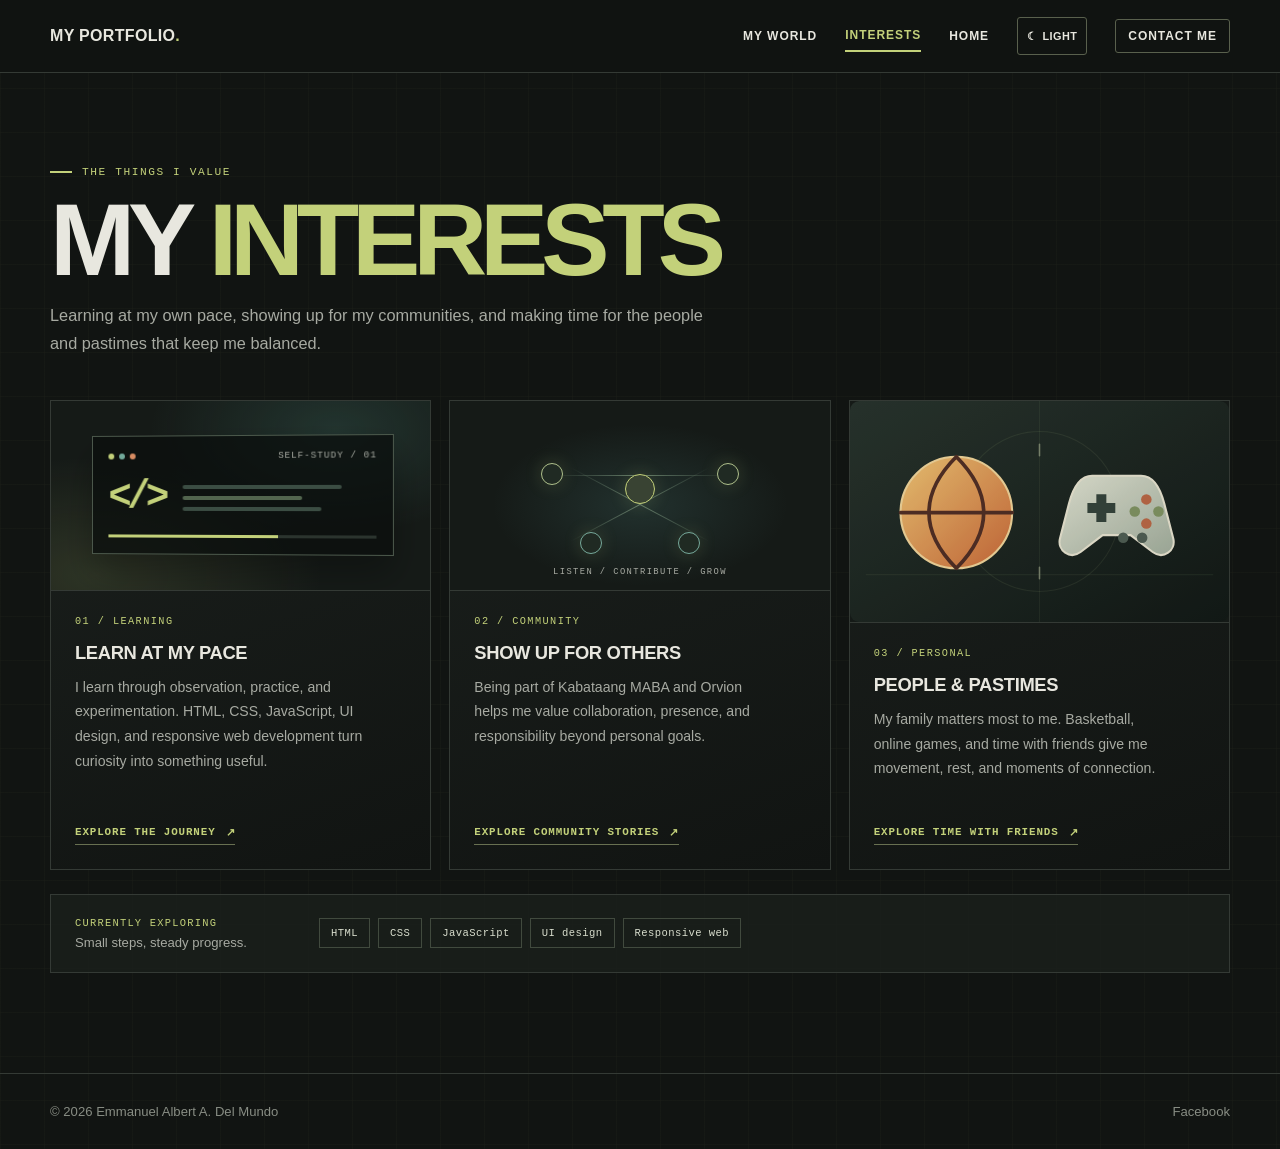
==== capabilities/index.html @ 547d339b "Update portfolio 2026-11-19 10:39:36" ====
<!DOCTYPE html>
<html lang="en">
<head>
  <meta charset="UTF-8">
  <meta name="viewport" content="width=device-width, initial-scale=1.0">
  <meta name="description" content="Personal interests and values of Emmanuel Albert A. Del Mundo">
  <meta name="theme-color" content="#111412">
  <meta property="og:title" content="Interests | Emmanuel Albert A. Del Mundo">
  <meta property="og:description" content="Explore Emmanuel's approach to learning, community, people, and personal interests.">
  <meta property="og:type" content="website">
  <meta property="og:image" content="https://nin-010808.github.io/portfolio/images/emmanuel.png">
  <title>Interests | Emmanuel Albert A. Del Mundo</title>
  <script>
    const savedTheme = localStorage.getItem("portfolio-theme");
    document.documentElement.dataset.theme = savedTheme === "light" ? "light" : "dark";
  </script>
  <style>
    :root {
      --ink: #e8e7df;
      --muted: #a7aaa2;
      --paper: #111412;
      --panel: #1b201d;
      --accent: #c3d17a;
      --line: #343a35;
    }

    * { box-sizing: border-box; }
    body {
      margin: 0;
      color: var(--ink);
      background:
        linear-gradient(rgba(195, 209, 122, 0.025) 1px, transparent 1px),
        linear-gradient(90deg, rgba(195, 209, 122, 0.025) 1px, transparent 1px),
        var(--paper);
      background-size: 44px 44px;
      font-family: "Segoe UI", Arial, sans-serif;
    }
    a { color: inherit; text-decoration: none; }
    .container { width: min(1180px, calc(100% - 48px)); margin: 0 auto; }
    header {
      position: sticky;
      top: 0;
      z-index: 2;
      border-bottom: 1px solid var(--line);
      background: rgba(17, 20, 18, 0.92);
      backdrop-filter: blur(12px);
    }
    nav { min-height: 72px; display: flex; align-items: center; justify-content: space-between; gap: 20px; }
    .logo { font-size: 1rem; font-weight: 800; letter-spacing: 0.02em; text-transform: uppercase; }
    .logo span { color: var(--accent); }
    .nav-links { display: flex; align-items: center; gap: clamp(10px, 3vw, 28px); font-size: 0.75rem; font-weight: 700; letter-spacing: 0.08em; text-transform: uppercase; }
    .nav-links a:hover, .nav-links [aria-current="page"] { color: var(--accent); }
    .nav-links [aria-current="page"] { border-bottom: 2px solid var(--accent); padding: 8px 0; }
    .nav-contact { padding: 9px 12px; border: 1px solid #59604d; border-radius: 3px; color: var(--ink); background: transparent; font: inherit; letter-spacing: inherit; text-transform: inherit; cursor: pointer; }
    .nav-contact:hover { border-color: var(--accent); color: var(--accent); }
    .nav-theme {
      display: flex;
      width: auto;
      height: 38px;
      flex: 0 0 auto;
      align-items: center;
      justify-content: center;
      gap: 5px;
      padding: 0 9px;
      border: 1px solid #59604d;
      border-radius: 3px;
      color: var(--ink);
      background: transparent;
      font: inherit;
      font-size: 0.68rem;
      font-weight: 700;
      letter-spacing: 0.04em;
      text-transform: uppercase;
      cursor: pointer;
    }
    .nav-theme:hover, .nav-theme:focus-visible { border-color: var(--accent); color: var(--accent); }
    .page { padding-top: 82px; padding-bottom: 100px; }
    .eyebrow, .capability-label {
      color: var(--accent);
      font: 0.7rem Consolas, "Courier New", monospace;
      letter-spacing: 0.14em;
      text-transform: uppercase;
    }
    .eyebrow { display: flex; align-items: center; gap: 10px; }
    .eyebrow::before { content: ""; width: 22px; height: 2px; background: var(--accent); }
    h1 { margin: 16px 0; font-size: clamp(3rem, 8vw, 6.5rem); line-height: 0.9; letter-spacing: -0.07em; text-transform: uppercase; }
    h1 span { color: var(--accent); }
    .intro { max-width: 680px; margin: 0 0 42px; color: var(--muted); line-height: 1.7; font-size: 1.02rem; }
    .capability-grid { display: grid; grid-template-columns: repeat(3, minmax(0, 1fr)); gap: 18px; }
    .capability {
      position: relative;
      display: flex;
      min-width: 0;
      min-height: 470px;
      flex-direction: column;
      overflow: hidden;
      border: 1px solid var(--line);
      background: linear-gradient(160deg, rgba(27, 32, 29, 0.98), rgba(17, 20, 18, 0.98));
      transition: transform 220ms ease, border-color 220ms ease, box-shadow 220ms ease;
    }
    .capability:hover {
      transform: translateY(-5px);
      border-color: rgba(195, 209, 122, 0.55);
      box-shadow: 0 20px 46px rgba(0, 0, 0, 0.28);
    }
    .capability-visual {
      position: relative;
      display: grid;
      min-height: 190px;
      place-items: center;
      overflow: hidden;
      border-bottom: 1px solid var(--line);
    }
    .learning-visual {
      background:
        radial-gradient(ellipse at 75% 15%, rgba(86, 155, 141, 0.2), transparent 46%),
        radial-gradient(ellipse at 12% 92%, rgba(195, 209, 122, 0.14), transparent 48%),
        #151a17;
    }
    .learning-window {
      width: min(80%, 330px);
      padding: 14px 16px 16px;
      border: 1px solid #4b584b;
      background: rgba(10, 14, 12, 0.76);
      box-shadow: 0 18px 34px rgba(0, 0, 0, 0.28);
      transform: perspective(800px) rotateY(-5deg);
    }
    .learning-window-top,
    .learning-window-content,
    .learning-lines {
      display: flex;
    }
    .learning-window-top {
      align-items: center;
      justify-content: space-between;
      color: #a7aaa2;
      font: 0.58rem Consolas, "Courier New", monospace;
      letter-spacing: 0.1em;
    }
    .code-dots { display: flex; gap: 5px; }
    .code-dots i { width: 6px; height: 6px; border-radius: 50%; background: #c3d17a; }
    .code-dots i:nth-child(2) { background: #72a99a; }
    .code-dots i:nth-child(3) { background: #d78c62; }
    .learning-window-content { align-items: center; gap: 18px; margin-top: 14px; }
    .learning-window-content strong {
      color: var(--accent);
      font: 700 2.5rem Consolas, "Courier New", monospace;
      letter-spacing: -0.12em;
    }
    .learning-lines { flex: 1; flex-direction: column; gap: 7px; }
    .learning-lines i { display: block; width: 82%; height: 4px; border-radius: 4px; background: #3b4d43; }
    .learning-lines i:nth-child(2) { width: 62%; background: #52654e; }
    .learning-lines i:nth-child(3) { width: 72%; }
    .learning-progress { height: 3px; margin-top: 15px; background: #2b342e; }
    .learning-progress i { display: block; width: 64%; height: 100%; background: var(--accent); }
    .community-visual {
      background:
        radial-gradient(ellipse at 50% 55%, rgba(93, 154, 151, 0.18), transparent 55%),
        #151a17;
    }
    .community-network { position: relative; width: min(76%, 260px); height: 126px; }
    .network-line {
      position: absolute;
      z-index: 0;
      height: 1px;
      background: linear-gradient(90deg, transparent, #647b68, transparent);
      transform-origin: center;
    }
    .network-line-one { top: 43px; left: 16%; width: 68%; transform: rotate(0deg); }
    .network-line-two { top: 72px; left: 20%; width: 60%; transform: rotate(28deg); }
    .network-line-three { top: 72px; left: 20%; width: 60%; transform: rotate(-28deg); }
    .network-node {
      position: absolute;
      z-index: 1;
      width: 22px;
      height: 22px;
      border: 1px solid #aebf8b;
      border-radius: 50%;
      background: #202a23;
      box-shadow: 0 0 18px rgba(195, 209, 122, 0.18);
    }
    .network-node-center {
      top: 42px;
      left: calc(50% - 15px);
      width: 30px;
      height: 30px;
      border-color: #c3d17a;
      background: #394333;
    }
    .network-node-left { top: 31px; left: 12%; }
    .network-node-right { top: 31px; right: 12%; }
    .network-node-bottom-left { bottom: 4px; left: 27%; border-color: #76a99b; }
    .network-node-bottom-right { right: 27%; bottom: 4px; border-color: #76a99b; }
    .network-caption {
      position: absolute;
      right: 0;
      bottom: -19px;
      left: 0;
      color: #a7aaa2;
      font: 0.55rem Consolas, "Courier New", monospace;
      letter-spacing: 0.16em;
      text-align: center;
    }
    .personal-visual { background: #151a17; }
    .personal-visual img { display: block; width: 100%; height: 100%; object-fit: cover; opacity: 0.88; }
    .capability-copy { display: flex; flex: 1; flex-direction: column; align-items: flex-start; padding: 24px; }
    .capability-label { font-size: 0.64rem; }
    .capability h2 { margin: 15px 0 11px; font-size: 1.15rem; letter-spacing: -0.02em; text-transform: uppercase; }
    .capability p { max-width: 300px; margin: 0; color: var(--muted); font-size: 0.88rem; line-height: 1.75; }
    .capability .project-open { margin-top: auto; padding-top: 24px; }
    .currently-exploring {
      display: grid;
      grid-template-columns: 220px 1fr;
      align-items: center;
      gap: 24px;
      margin-top: 24px;
      padding: 22px 24px;
      border: 1px solid var(--line);
      background: rgba(27, 32, 29, 0.72);
    }
    .exploring-label {
      display: block;
      margin-bottom: 6px;
      color: var(--accent);
      font: 0.65rem Consolas, "Courier New", monospace;
      letter-spacing: 0.12em;
      text-transform: uppercase;
    }
    .exploring-copy p { margin: 0; color: var(--muted); font-size: 0.82rem; }
    .interest-tags { display: flex; flex-wrap: wrap; gap: 8px; }
    .interest-tags span {
      padding: 8px 11px;
      border: 1px solid #414a3e;
      color: #d8ddcd;
      font: 0.66rem Consolas, "Courier New", monospace;
      letter-spacing: 0.04em;
    }
    @media (max-width: 960px) {
      .capability-grid { grid-template-columns: repeat(2, minmax(0, 1fr)); }
      .capability:last-child {
        display: grid;
        grid-column: 1 / -1;
        grid-template-columns: 1fr 1fr;
        min-height: 290px;
      }
      .capability:last-child .capability-visual { min-height: 100%; border-right: 1px solid var(--line); border-bottom: 0; }
      .capability:last-child .capability-copy { justify-content: center; }
      .currently-exploring { grid-template-columns: 1fr; gap: 14px; }
    }
    .contact-dialog { width: min(560px, calc(100% - 32px)); padding: 0; border: 1px solid #59604d; border-radius: 4px; color: var(--ink); background: #171b18; }
    .contact-dialog::backdrop { background: rgba(5, 7, 6, 0.82); backdrop-filter: blur(5px); }
    .contact-dialog-content { padding: clamp(24px, 6vw, 40px); }
    .contact-dialog-topline { display: flex; justify-content: space-between; align-items: center; padding-bottom: 18px; border-bottom: 1px solid var(--line); color: var(--accent); font: 0.68rem Consolas, monospace; letter-spacing: 0.12em; }
    .contact-dialog-close { width: 38px; height: 38px; border: 1px solid #59604d; border-radius: 3px; color: var(--ink); background: transparent; font-size: 1.2rem; cursor: pointer; }
    .contact-dialog h2 { margin: 28px 0 18px; }
    .contact-details { display: grid; gap: 12px; }
    .contact-details a { display: grid; gap: 6px; padding: 15px 16px; border: 1px solid #414840; color: var(--ink); }
    .contact-details a:hover { border-color: var(--accent); }
    .contact-details span { color: var(--accent); font: 0.68rem Consolas, monospace; letter-spacing: 0.12em; text-transform: uppercase; }
    .project-open {
      display: inline-flex;
      align-items: center;
      gap: 10px;
      margin-top: 14px;
      padding-bottom: 5px;
      border-bottom: 1px solid #687051;
      color: var(--accent);
      font: 700 0.68rem Consolas, "Courier New", monospace;
      letter-spacing: 0.08em;
      text-transform: uppercase;
    }
    footer { padding: 30px 0; border-top: 1px solid var(--line); color: #888d84; font-size: 0.82rem; }
    .footer-row { display: flex; justify-content: space-between; gap: 18px; flex-wrap: wrap; }
    .footer-row a:hover { color: var(--accent); }
    @media (prefers-reduced-motion: reduce) {
      .capability { transition: none; }
      .capability:hover { transform: none; }
    }
    @media (max-width: 700px) {
      .container { width: min(100% - 28px, 1180px); }
      .page { padding-top: 58px; }
      .capability-grid { grid-template-columns: 1fr; }
      .capability,
      .capability:last-child { display: flex; grid-column: auto; min-height: 0; }
      .capability-visual,
      .capability:last-child .capability-visual { min-height: 180px; border-right: 0; border-bottom: 1px solid var(--line); }
      .capability-copy { min-height: 240px; padding: 22px; }
      .currently-exploring { padding: 18px; }
      nav { gap: 10px; }
      .nav-links { gap: 6px; font-size: 0.58rem; }
      .nav-contact { padding: 6px; }
      .nav-theme { height: 32px; gap: 3px; padding: 0 5px; font-size: 0.52rem; }
      .logo { font-size: 0.76rem; }
    }
    :root[data-theme="light"] {
      color-scheme: light;
      --ink: #172033;
      --muted: #667085;
      --paper: #f7f5ef;
      --panel: #ffffff;
      --accent: #3858d6;
      --line: #dfe3ea;
    }
    :root[data-theme="light"] body {
      color: var(--ink);
      background:
        radial-gradient(ellipse at 18% 18%, rgba(56, 88, 214, 0.08), transparent 38%),
        radial-gradient(ellipse at 82% 72%, rgba(85, 199, 211, 0.1), transparent 36%),
        linear-gradient(rgba(56, 88, 214, 0.025) 1px, transparent 1px),
        linear-gradient(90deg, rgba(56, 88, 214, 0.025) 1px, transparent 1px),
        var(--paper);
      background-size: 150% 150%, 150% 150%, 44px 44px, 44px 44px, auto;
    }
    :root[data-theme="light"] header { border-color: var(--line); background: rgba(247, 245, 239, 0.92); }
    :root[data-theme="light"] .nav-contact,
    :root[data-theme="light"] .nav-theme { border-color: #aab2c0; }
    :root[data-theme="light"] .nav-contact:hover,
    :root[data-theme="light"] .nav-theme:hover { border-color: var(--accent); color: var(--accent); }
    :root[data-theme="light"] .intro,
    :root[data-theme="light"] .capability p,
    :root[data-theme="light"] .exploring-copy p,
    :root[data-theme="light"] footer { color: var(--muted); }
    :root[data-theme="light"] .capability {
      border-color: var(--line);
      background: linear-gradient(160deg, #ffffff, #f4f6fb);
    }
    :root[data-theme="light"] .capability:hover {
      border-color: rgba(56, 88, 214, 0.42);
      box-shadow: 0 18px 42px rgba(23, 32, 51, 0.1);
    }
    :root[data-theme="light"] .capability-visual { border-color: var(--line); }
    :root[data-theme="light"] .project-open { border-bottom-color: #aab2c0; color: var(--accent); }
    :root[data-theme="light"] .currently-exploring {
      border-color: var(--line);
      background: rgba(255, 255, 255, 0.82);
    }
    :root[data-theme="light"] .interest-tags span { border-color: var(--line); color: var(--muted); }
    :root[data-theme="light"] .contact-dialog {
      border-color: #c5ccd8;
      color: var(--ink);
      background: #ffffff;
      box-shadow: 0 24px 70px rgba(23, 32, 51, 0.18);
    }
    :root[data-theme="light"] .contact-dialog::backdrop { background: rgba(23, 32, 51, 0.35); }
    :root[data-theme="light"] .contact-dialog-topline { border-color: var(--line); }
    :root[data-theme="light"] .contact-dialog-close { border-color: #aab2c0; color: var(--ink); }
    :root[data-theme="light"] .contact-details a { border-color: var(--line); color: var(--ink); }
  </style>
</head>
<body>
  <header>
    <nav class="container" aria-label="Main navigation">
      <a class="logo" href="../index.html#home">My Portfolio<span>.</span></a>
      <div class="nav-links">
        <a href="../work/index.html">My world</a>
        <a href="index.html" aria-current="page">Interests</a>
        <a href="../index.html#home">Home</a>
        <button class="nav-theme" id="theme-toggle" type="button" aria-label="Switch to light mode" aria-pressed="false" title="Switch to light mode"><span id="theme-icon" aria-hidden="true">☾</span><span id="theme-label" aria-hidden="true">Light</span></button>
        <button class="nav-contact" type="button" data-open-contact aria-haspopup="dialog">Contact me</button>
      </div>
    </nav>
  </header>

  <main class="container page">
    <p class="eyebrow">The things I value</p>
    <h1>My <span>interests</span></h1>
    <p class="intro">Learning at my own pace, showing up for my communities, and making time for the people and pastimes that keep me balanced.</p>

    <div class="capability-grid">
      <article class="capability capability-learning">
        <div class="capability-visual learning-visual" aria-hidden="true">
          <div class="learning-window">
            <div class="learning-window-top">
              <span class="code-dots"><i></i><i></i><i></i></span>
              <span>SELF-STUDY / 01</span>
            </div>
            <div class="learning-window-content">
              <strong>&lt;/&gt;</strong>
              <span class="learning-lines"><i></i><i></i><i></i></span>
            </div>
            <div class="learning-progress"><i></i></div>
          </div>
        </div>
        <div class="capability-copy">
          <span class="capability-label">01 / LEARNING</span>
          <h2>Learn at my pace</h2>
          <p>I learn through observation, practice, and experimentation. HTML, CSS, JavaScript, UI design, and responsive web development turn curiosity into something useful.</p>
          <a class="project-open" href="../index.html#journey">Explore the journey <span aria-hidden="true">↗</span></a>
        </div>
      </article>
      <article class="capability capability-community">
        <div class="capability-visual community-visual" aria-hidden="true">
          <div class="community-network">
            <span class="network-line network-line-one"></span>
            <span class="network-line network-line-two"></span>
            <span class="network-line network-line-three"></span>
            <i class="network-node network-node-center"></i>
            <i class="network-node network-node-left"></i>
            <i class="network-node network-node-right"></i>
            <i class="network-node network-node-bottom-left"></i>
            <i class="network-node network-node-bottom-right"></i>
            <span class="network-caption">LISTEN / CONTRIBUTE / GROW</span>
          </div>
        </div>
        <div class="capability-copy">
          <span class="capability-label">02 / COMMUNITY</span>
          <h2>Show up for others</h2>
          <p>Being part of Kabataang MABA and Orvion helps me value collaboration, presence, and responsibility beyond personal goals.</p>
          <a class="project-open" href="../work/index.html#maba">Explore community stories <span aria-hidden="true">↗</span></a>
        </div>
      </article>
      <article class="capability capability-personal">
        <div class="capability-visual personal-visual" aria-hidden="true">
          <img src="../images/free-time.svg" alt="" loading="lazy" decoding="async">
        </div>
        <div class="capability-copy">
          <span class="capability-label">03 / PERSONAL</span>
          <h2>People &amp; pastimes</h2>
          <p>My family matters most to me. Basketball, online games, and time with friends give me movement, rest, and moments of connection.</p>
          <a class="project-open" href="../work/index.html#friends">Explore time with friends <span aria-hidden="true">↗</span></a>
        </div>
      </article>
    </div>

    <aside class="currently-exploring">
      <div class="exploring-copy">
        <span class="exploring-label">Currently exploring</span>
        <p>Small steps, steady progress.</p>
      </div>
      <div class="interest-tags" aria-label="Topics I'm exploring">
        <span>HTML</span>
        <span>CSS</span>
        <span>JavaScript</span>
        <span>UI design</span>
        <span>Responsive web</span>
      </div>
    </aside>
  </main>

  <footer>
    <div class="container footer-row">
      <span>&copy; <span id="year"></span> Emmanuel Albert A. Del Mundo</span>
      <span><a href="https://www.facebook.com/emmanuelalbert.delmundo.5">Facebook</a></span>
    </div>
  </footer>

  <dialog class="contact-dialog" id="contact-dialog" aria-labelledby="contact-dialog-title">
    <div class="contact-dialog-content">
      <div class="contact-dialog-topline">
        <span>GET IN TOUCH</span>
        <button class="contact-dialog-close" type="button" id="contact-close" aria-label="Close contact details">×</button>
      </div>
      <h2 id="contact-dialog-title">Contact me</h2>
      <div class="contact-details">
        <a href="mailto:emmanueldelmundoedm08@gmail.com"><span>Email</span>emmanueldelmundoedm08@gmail.com</a>
        <a href="tel:+639614195134"><span>Phone</span>09614195134</a>
      </div>
    </div>
  </dialog>

  <script>
    document.getElementById("year").textContent = new Date().getFullYear();

    const contactDialog = document.getElementById("contact-dialog");
    document.querySelectorAll("[data-open-contact]").forEach((button) => {
      button.addEventListener("click", () => contactDialog.showModal());
    });
    document.getElementById("contact-close").addEventListener("click", () => contactDialog.close());
    contactDialog.addEventListener("click", (event) => {
      if (event.target === contactDialog) contactDialog.close();
    });

    const themeToggle = document.getElementById("theme-toggle");
    const themeIcon = document.getElementById("theme-icon");
    const themeLabel = document.getElementById("theme-label");
    const themeColor = document.querySelector('meta[name="theme-color"]');
    const updateTheme = (theme) => {
      const isLight = theme === "light";
      document.documentElement.dataset.theme = isLight ? "light" : "dark";
      themeToggle.setAttribute("aria-pressed", String(isLight));
      themeToggle.setAttribute("aria-label", isLight ? "Switch to dark mode" : "Switch to light mode");
      themeToggle.title = isLight ? "Switch to dark mode" : "Switch to light mode";
      themeIcon.textContent = isLight ? "☀" : "☾";
      themeLabel.textContent = isLight ? "Dark" : "Light";
      themeColor.setAttribute("content", isLight ? "#f7f5ef" : "#111412");
    };
    updateTheme(document.documentElement.dataset.theme);
    themeToggle.addEventListener("click", () => {
      const nextTheme = document.documentElement.dataset.theme === "light" ? "dark" : "light";
      localStorage.setItem("portfolio-theme", nextTheme);
      updateTheme(nextTheme);
    });
    window.addEventListener("storage", (event) => {
      if (event.key === "portfolio-theme" || event.key === null) {
        updateTheme(localStorage.getItem("portfolio-theme"));
      }
    });
  </script>
</body>
</html>
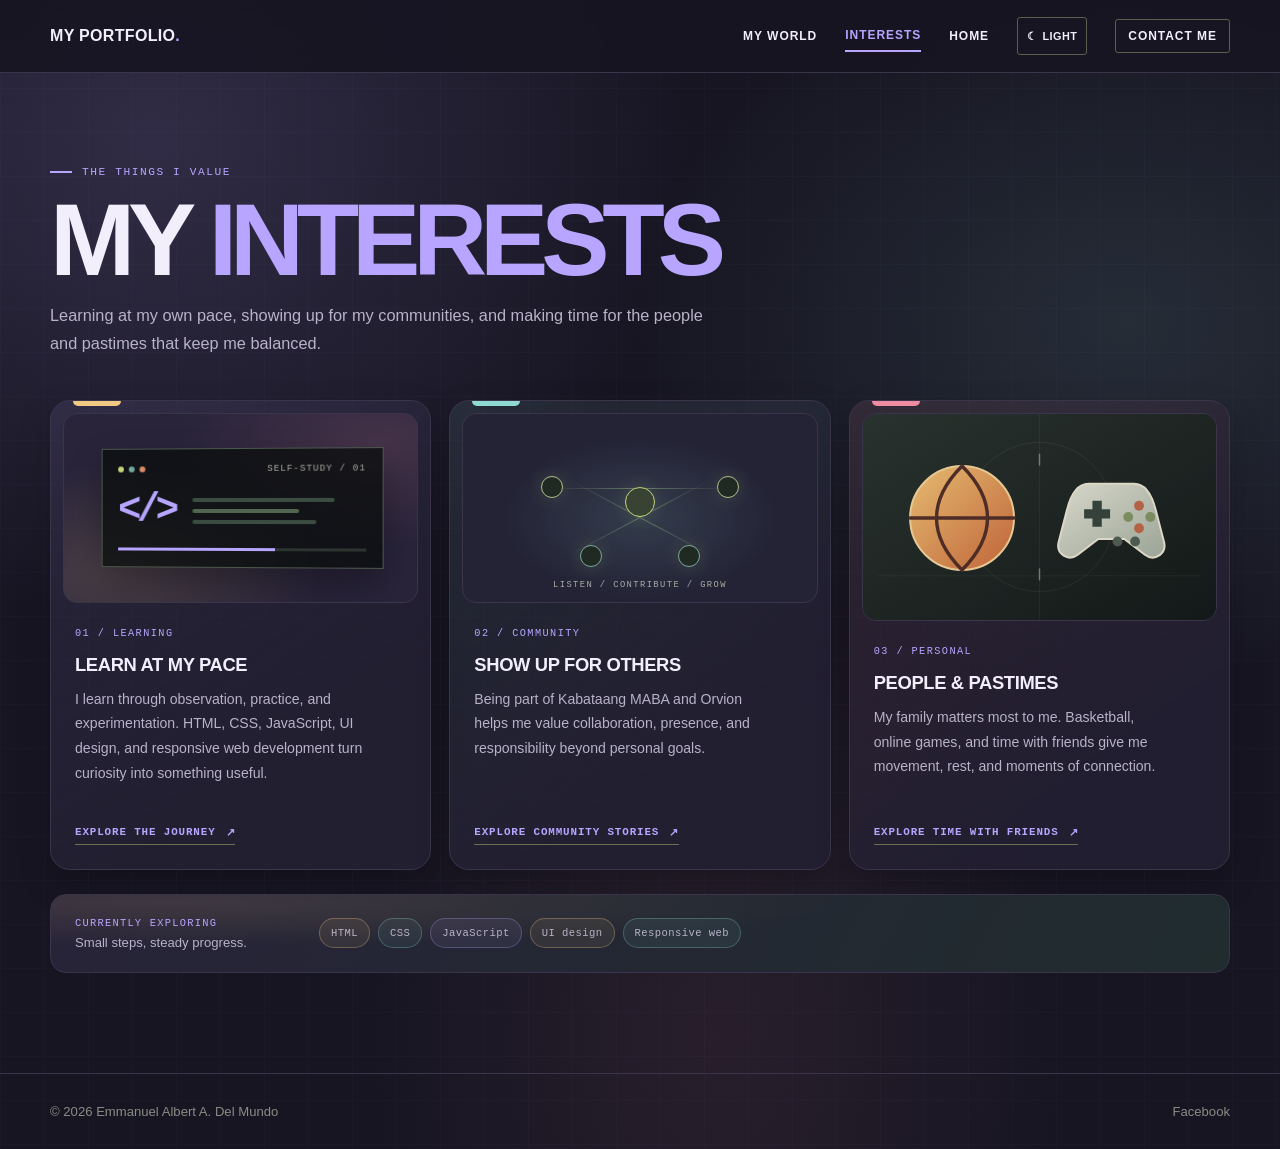
==== commit 95e06600: "Update portfolio 2026-11-19 14:27:27" ====
--- a/capabilities/index.html
+++ b/capabilities/index.html
@@ -4,7 +4,7 @@
   <meta charset="UTF-8">
   <meta name="viewport" content="width=device-width, initial-scale=1.0">
   <meta name="description" content="Personal interests and values of Emmanuel Albert A. Del Mundo">
-  <meta name="theme-color" content="#111412">
+  <meta name="theme-color" content="#171522">
   <meta property="og:title" content="Interests | Emmanuel Albert A. Del Mundo">
   <meta property="og:description" content="Explore Emmanuel's approach to learning, community, people, and personal interests.">
   <meta property="og:type" content="website">
@@ -16,12 +16,12 @@
   </script>
   <style>
     :root {
-      --ink: #e8e7df;
-      --muted: #a7aaa2;
-      --paper: #111412;
-      --panel: #1b201d;
-      --accent: #c3d17a;
-      --line: #343a35;
+      --ink: #f2eefb;
+      --muted: #b9b2c8;
+      --paper: #171522;
+      --panel: #221f31;
+      --accent: #b7a5ff;
+      --line: #3a354b;
     }
 
     * { box-sizing: border-box; }
@@ -29,10 +29,13 @@
       margin: 0;
       color: var(--ink);
       background:
-        linear-gradient(rgba(195, 209, 122, 0.025) 1px, transparent 1px),
-        linear-gradient(90deg, rgba(195, 209, 122, 0.025) 1px, transparent 1px),
+        radial-gradient(ellipse at 12% 12%, rgba(183, 165, 255, 0.16), transparent 34%),
+        radial-gradient(ellipse at 88% 28%, rgba(142, 219, 210, 0.12), transparent 31%),
+        radial-gradient(ellipse at 56% 90%, rgba(239, 140, 162, 0.08), transparent 35%),
+        linear-gradient(rgba(183, 165, 255, 0.025) 1px, transparent 1px),
+        linear-gradient(90deg, rgba(183, 165, 255, 0.025) 1px, transparent 1px),
         var(--paper);
-      background-size: 44px 44px;
+      background-size: auto, auto, auto, 44px 44px, 44px 44px, auto;
       font-family: "Segoe UI", Arial, sans-serif;
     }
     a { color: inherit; text-decoration: none; }
@@ -42,7 +45,7 @@
       top: 0;
       z-index: 2;
       border-bottom: 1px solid var(--line);
-      background: rgba(17, 20, 18, 0.92);
+      background: rgba(23, 21, 34, 0.92);
       backdrop-filter: blur(12px);
     }
     nav { min-height: 72px; display: flex; align-items: center; justify-content: space-between; gap: 20px; }
@@ -345,6 +348,177 @@
     :root[data-theme="light"] .contact-dialog-topline { border-color: var(--line); }
     :root[data-theme="light"] .contact-dialog-close { border-color: #aab2c0; color: var(--ink); }
     :root[data-theme="light"] .contact-details a { border-color: var(--line); color: var(--ink); }
+    .scroll-reveal {
+      opacity: 0;
+      transform: translateY(18px);
+      transition: opacity 600ms ease, transform 600ms cubic-bezier(0.2, 0.65, 0.3, 1);
+    }
+    .scroll-reveal.is-revealed { opacity: 1; transform: translateY(0); }
+    @media (prefers-reduced-motion: reduce) {
+      .scroll-reveal { opacity: 1; transform: none; transition: none; }
+    }
+    :root[data-theme="light"] {
+      --ink: #202840;
+      --muted: #5f6b7e;
+      --paper: #fff8ed;
+      --panel: #fffefa;
+      --accent: #5b5bcf;
+      --line: #eadfce;
+    }
+    :root[data-theme="light"] body {
+      background:
+        radial-gradient(ellipse at 9% 12%, rgba(242, 189, 82, 0.26), transparent 25%),
+        radial-gradient(ellipse at 91% 24%, rgba(233, 130, 145, 0.21), transparent 26%),
+        radial-gradient(ellipse at 14% 82%, rgba(56, 183, 163, 0.18), transparent 28%),
+        radial-gradient(ellipse at 84% 78%, rgba(142, 124, 218, 0.18), transparent 25%),
+        linear-gradient(125deg, #fff1d2 0%, #fff8ed 43%, #f2eeff 76%, #eaf8f1 100%),
+        linear-gradient(rgba(91, 91, 207, 0.025) 1px, transparent 1px),
+        linear-gradient(90deg, rgba(91, 91, 207, 0.025) 1px, transparent 1px),
+        var(--paper);
+      background-size: auto, auto, auto, auto, auto, 44px 44px, 44px 44px, auto;
+    }
+    :root[data-theme="light"] header {
+      background: rgba(255, 248, 237, 0.9);
+      box-shadow: 0 8px 26px rgba(66, 57, 91, 0.07);
+    }
+    :root[data-theme="light"] .nav-contact,
+    :root[data-theme="light"] .nav-theme { border-radius: 999px; }
+    :root[data-theme="light"] .capability {
+      border-radius: 20px;
+      box-shadow: 0 14px 34px rgba(62, 57, 89, 0.08);
+    }
+    :root[data-theme="light"] .capability:nth-child(1) { background: linear-gradient(145deg, #ffe9b8, #fff8e6 72%); }
+    :root[data-theme="light"] .capability:nth-child(2) { background: linear-gradient(145deg, #dceaff, #f3f7ff 72%); }
+    :root[data-theme="light"] .capability:nth-child(3) { background: linear-gradient(145deg, #def2e8, #f3faf5 72%); }
+    :root[data-theme="light"] .capability::before {
+      content: "";
+      position: absolute;
+      top: 0;
+      left: 22px;
+      width: 48px;
+      height: 5px;
+      border-radius: 0 0 5px 5px;
+      background: var(--card-accent, var(--accent));
+    }
+    :root[data-theme="light"] .capability:nth-child(1) { --card-accent: #e8aa36; }
+    :root[data-theme="light"] .capability:nth-child(2) { --card-accent: #5584d9; }
+    :root[data-theme="light"] .capability:nth-child(3) { --card-accent: #4aab88; }
+    :root[data-theme="light"] .capability-visual {
+      margin: 12px 12px 0;
+      border: 1px solid var(--line);
+      border-radius: 14px;
+      border-bottom: 1px solid var(--line);
+    }
+    :root[data-theme="light"] .learning-visual {
+      background:
+        radial-gradient(ellipse at 15% 85%, rgba(242, 189, 82, 0.36), transparent 48%),
+        radial-gradient(ellipse at 90% 15%, rgba(233, 130, 145, 0.3), transparent 45%),
+        #f4efff;
+    }
+    :root[data-theme="light"] .community-visual {
+      background:
+        radial-gradient(ellipse at 50% 55%, rgba(56, 183, 163, 0.22), transparent 55%),
+        #eaf3ff;
+    }
+    :root[data-theme="light"] .personal-visual { background: #f8e9f1; }
+    :root[data-theme="light"] .currently-exploring {
+      border-radius: 16px;
+      background:
+        radial-gradient(ellipse at 10% 10%, rgba(242, 189, 82, 0.25), transparent 45%),
+        linear-gradient(120deg, #ece7ff, #e7f7ed);
+      box-shadow: 0 12px 28px rgba(62, 57, 89, 0.06);
+    }
+    :root[data-theme="light"] .interest-tags span {
+      border-radius: 999px;
+      background: #fffefa;
+    }
+    :root[data-theme="light"] .interest-tags span:nth-child(3n + 1) {
+      border-color: #e8d8a8;
+      background: #fff4d8;
+    }
+    :root[data-theme="light"] .interest-tags span:nth-child(3n + 2) {
+      border-color: #c9e6d9;
+      background: #edf8f2;
+    }
+    :root[data-theme="light"] .interest-tags span:nth-child(3n) {
+      border-color: #d7d0f0;
+      background: #f3f0ff;
+    }
+    :root[data-theme="light"] .contact-dialog { border-radius: 18px; }
+
+    :root:not([data-theme="light"]) .capability {
+      border-color: var(--line);
+      border-radius: 20px;
+      background: linear-gradient(145deg, rgba(183, 165, 255, 0.1), rgba(34, 31, 49, 0.96) 72%);
+      box-shadow: 0 14px 34px rgba(0, 0, 0, 0.2);
+    }
+    :root:not([data-theme="light"]) .capability:nth-child(2) {
+      background: linear-gradient(145deg, rgba(142, 219, 210, 0.1), rgba(34, 31, 49, 0.96) 72%);
+    }
+    :root:not([data-theme="light"]) .capability:nth-child(3) {
+      background: linear-gradient(145deg, rgba(239, 140, 162, 0.1), rgba(34, 31, 49, 0.96) 72%);
+    }
+    :root:not([data-theme="light"]) .capability::before {
+      content: "";
+      position: absolute;
+      top: 0;
+      left: 22px;
+      width: 48px;
+      height: 5px;
+      border-radius: 0 0 5px 5px;
+      background: var(--card-accent, var(--accent));
+    }
+    :root:not([data-theme="light"]) .capability:nth-child(1) { --card-accent: #f2c983; }
+    :root:not([data-theme="light"]) .capability:nth-child(2) { --card-accent: #8edbd2; }
+    :root:not([data-theme="light"]) .capability:nth-child(3) { --card-accent: #ef8ca2; }
+    :root:not([data-theme="light"]) .capability-visual {
+      margin: 12px 12px 0;
+      border: 1px solid var(--line);
+      border-radius: 14px;
+    }
+    :root:not([data-theme="light"]) .learning-visual {
+      background:
+        radial-gradient(ellipse at 15% 85%, rgba(242, 201, 131, 0.16), transparent 48%),
+        radial-gradient(ellipse at 90% 15%, rgba(239, 140, 162, 0.14), transparent 45%),
+        #29243a;
+    }
+    :root:not([data-theme="light"]) .community-visual {
+      background:
+        radial-gradient(ellipse at 50% 55%, rgba(142, 219, 210, 0.14), transparent 55%),
+        #242336;
+    }
+    :root:not([data-theme="light"]) .personal-visual { background: #2b2235; }
+    :root:not([data-theme="light"]) .currently-exploring {
+      border-color: var(--line);
+      border-radius: 16px;
+      background:
+        radial-gradient(ellipse at 10% 10%, rgba(242, 201, 131, 0.12), transparent 45%),
+        linear-gradient(120deg, #272338, #202c2e);
+    }
+    :root:not([data-theme="light"]) .interest-tags span {
+      border-color: var(--line);
+      border-radius: 999px;
+      color: var(--muted);
+      background: rgba(34, 31, 49, 0.82);
+    }
+    :root:not([data-theme="light"]) .interest-tags span:nth-child(3n + 1) {
+      border-color: rgba(242, 201, 131, 0.3);
+      background: rgba(242, 201, 131, 0.08);
+    }
+    :root:not([data-theme="light"]) .interest-tags span:nth-child(3n + 2) {
+      border-color: rgba(142, 219, 210, 0.28);
+      background: rgba(142, 219, 210, 0.07);
+    }
+    :root:not([data-theme="light"]) .interest-tags span:nth-child(3n) {
+      border-color: rgba(183, 165, 255, 0.28);
+      background: rgba(183, 165, 255, 0.08);
+    }
+    :root:not([data-theme="light"]) .contact-dialog {
+      border-color: var(--line);
+      border-radius: 18px;
+      color: var(--ink);
+      background: #221f31;
+    }
   </style>
 </head>
 <body>
@@ -482,7 +656,7 @@
       themeToggle.title = isLight ? "Switch to dark mode" : "Switch to light mode";
       themeIcon.textContent = isLight ? "☀" : "☾";
       themeLabel.textContent = isLight ? "Dark" : "Light";
-      themeColor.setAttribute("content", isLight ? "#f7f5ef" : "#111412");
+      themeColor.setAttribute("content", isLight ? "#fff8ed" : "#171522");
     };
     updateTheme(document.documentElement.dataset.theme);
     themeToggle.addEventListener("click", () => {
@@ -495,6 +669,20 @@
         updateTheme(localStorage.getItem("portfolio-theme"));
       }
     });
+
+    if (!window.matchMedia("(prefers-reduced-motion: reduce)").matches && "IntersectionObserver" in window) {
+      const revealObserver = new IntersectionObserver((entries, observer) => {
+        entries.forEach((entry) => {
+          if (!entry.isIntersecting) return;
+          entry.target.classList.add("is-revealed");
+          observer.unobserve(entry.target);
+        });
+      }, { threshold: 0.08, rootMargin: "0px 0px -32px 0px" });
+      document.querySelectorAll(".capability-grid, .currently-exploring").forEach((section) => {
+        section.classList.add("scroll-reveal");
+        revealObserver.observe(section);
+      });
+    }
   </script>
 </body>
 </html>
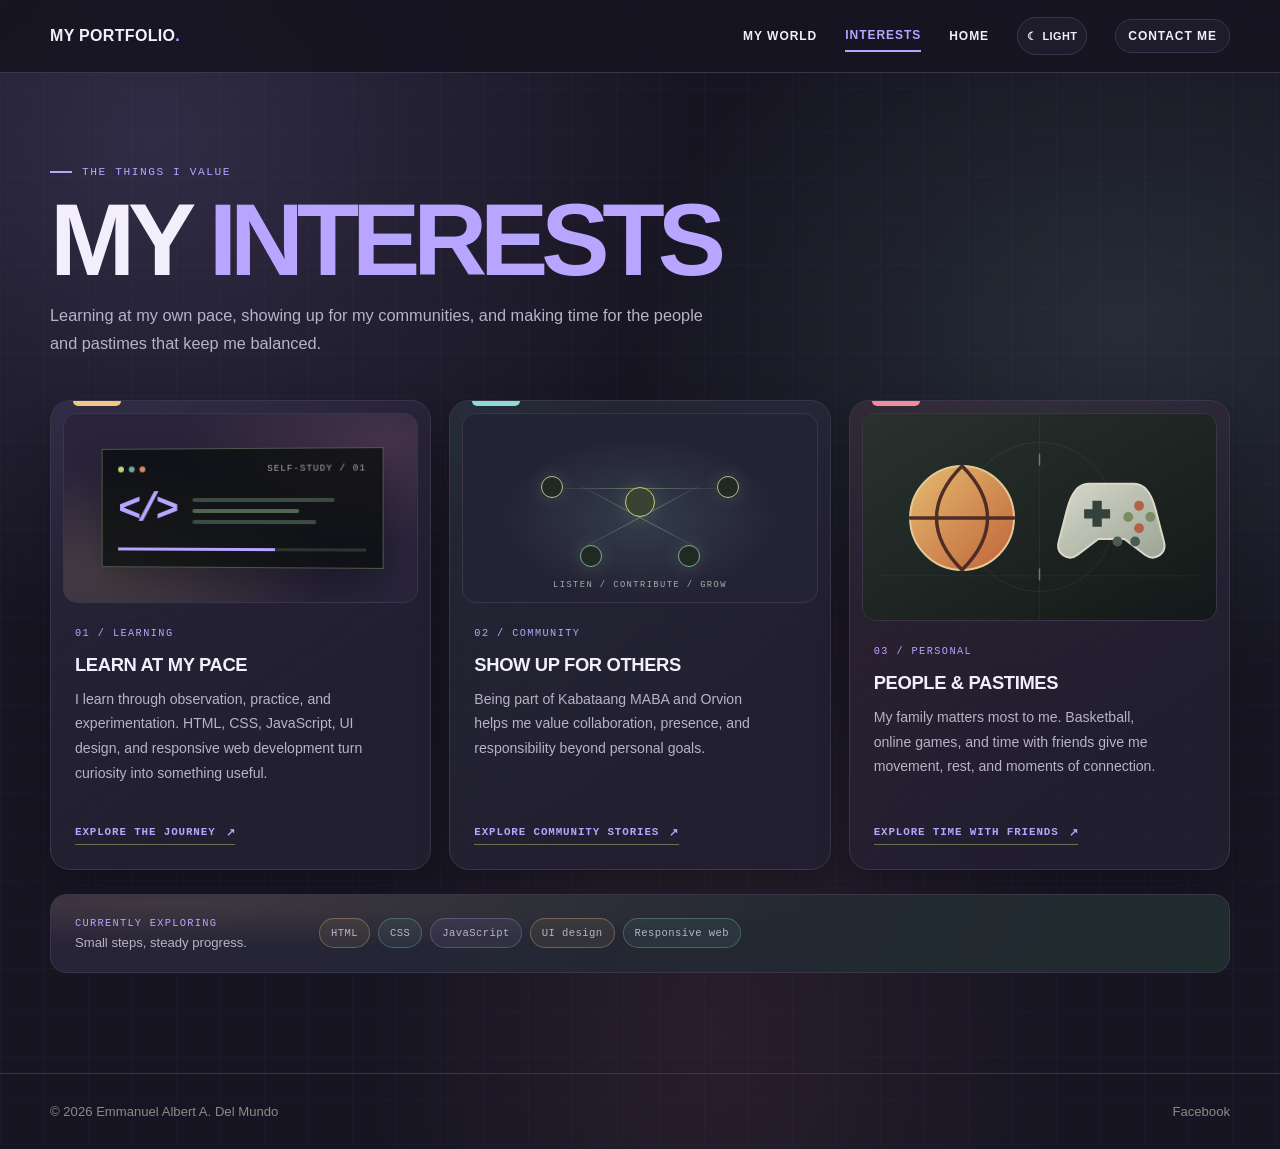
==== commit dd018b50: "Update portfolio 2026-11-19 14:35:23" ====
--- a/capabilities/index.html
+++ b/capabilities/index.html
@@ -446,6 +446,18 @@
     }
     :root[data-theme="light"] .contact-dialog { border-radius: 18px; }
 
+    :root:not([data-theme="light"]) .nav-contact,
+    :root:not([data-theme="light"]) .nav-theme {
+      border-color: var(--line);
+      border-radius: 999px;
+      background: rgba(34, 31, 49, 0.72);
+    }
+    :root:not([data-theme="light"]) .nav-contact:hover,
+    :root:not([data-theme="light"]) .nav-theme:hover,
+    :root:not([data-theme="light"]) .nav-theme:focus-visible {
+      border-color: var(--accent);
+      color: var(--accent);
+    }
     :root:not([data-theme="light"]) .capability {
       border-color: var(--line);
       border-radius: 20px;
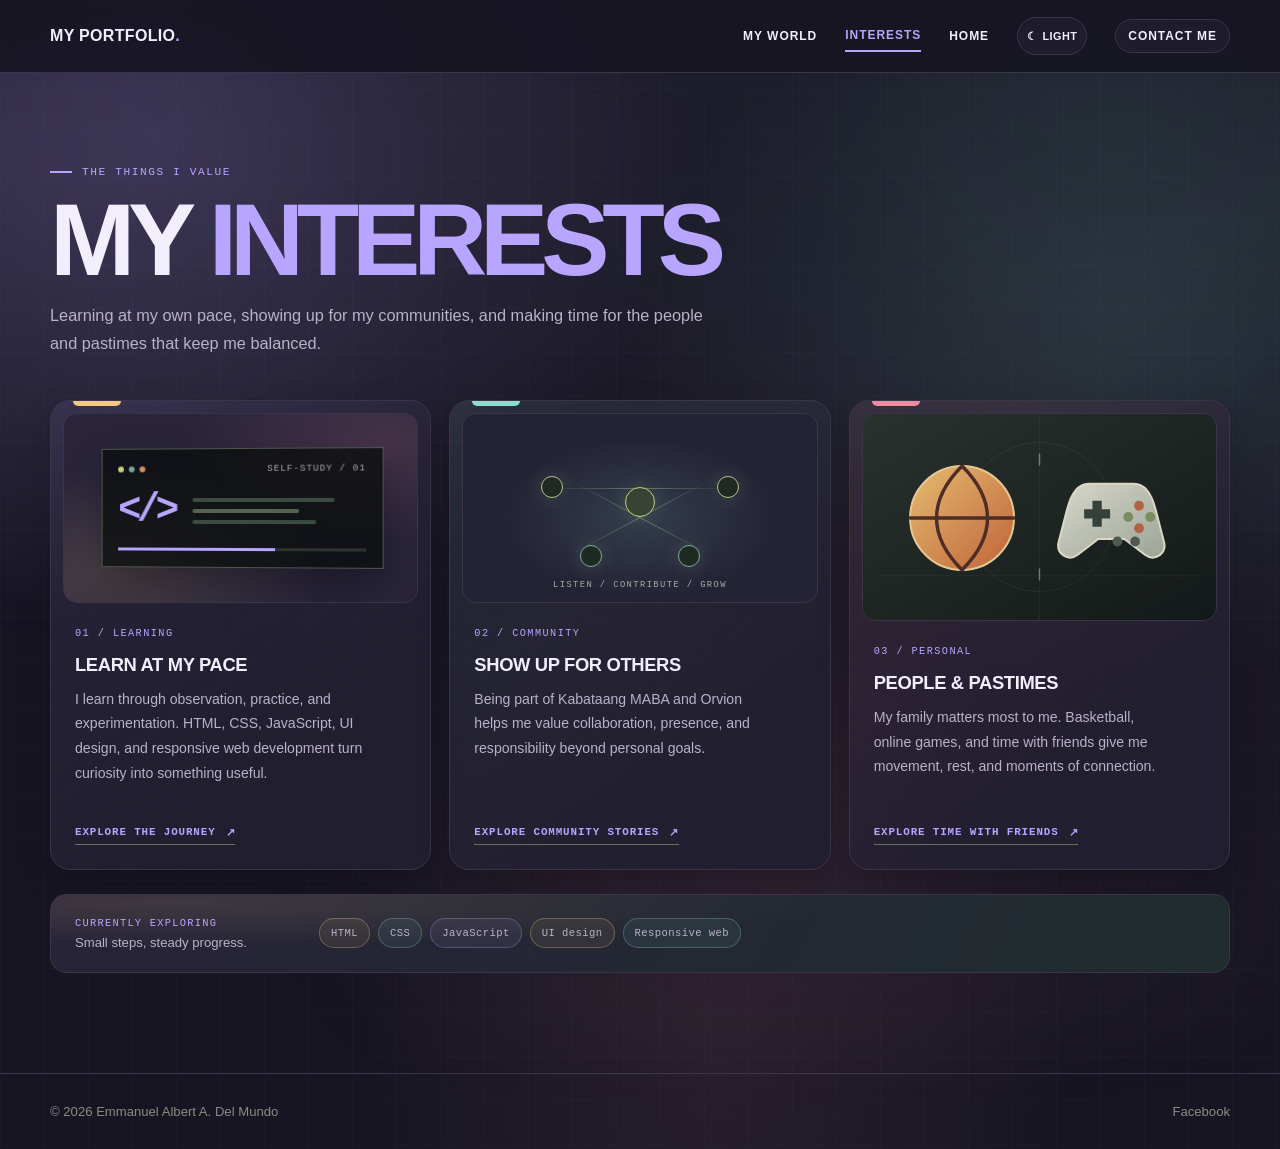
==== commit 44a32f40: "Update portfolio 2026-11-20 10:52:18" ====
--- a/capabilities/index.html
+++ b/capabilities/index.html
@@ -530,6 +530,39 @@
       border-radius: 18px;
       color: var(--ink);
       background: #221f31;
+    }
+
+    :root:not([data-theme="light"]) {
+      --aurora-one: rgba(183, 165, 255, 0.13);
+      --aurora-two: rgba(142, 219, 210, 0.1);
+      --aurora-three: rgba(239, 140, 162, 0.08);
+    }
+    :root[data-theme="light"] {
+      --aurora-one: rgba(242, 189, 82, 0.18);
+      --aurora-two: rgba(233, 130, 145, 0.14);
+      --aurora-three: rgba(56, 183, 163, 0.12);
+    }
+    body { position: relative; isolation: isolate; }
+    body::before {
+      content: "";
+      position: fixed;
+      z-index: -1;
+      inset: -18%;
+      background:
+        radial-gradient(ellipse at 18% 28%, var(--aurora-one), transparent 38%),
+        radial-gradient(ellipse at 78% 24%, var(--aurora-two), transparent 36%),
+        radial-gradient(ellipse at 62% 78%, var(--aurora-three), transparent 40%);
+      filter: blur(42px);
+      opacity: 0.82;
+      transform: translate3d(-1.5%, -1%, 0) scale(1.02);
+      animation: aurora-drift 32s ease-in-out infinite alternate;
+      pointer-events: none;
+    }
+    @keyframes aurora-drift {
+      to { transform: translate3d(1.5%, 1%, 0) scale(1.08); }
+    }
+    @media (prefers-reduced-motion: reduce) {
+      body::before { animation: none; transform: none; }
     }
   </style>
 </head>
